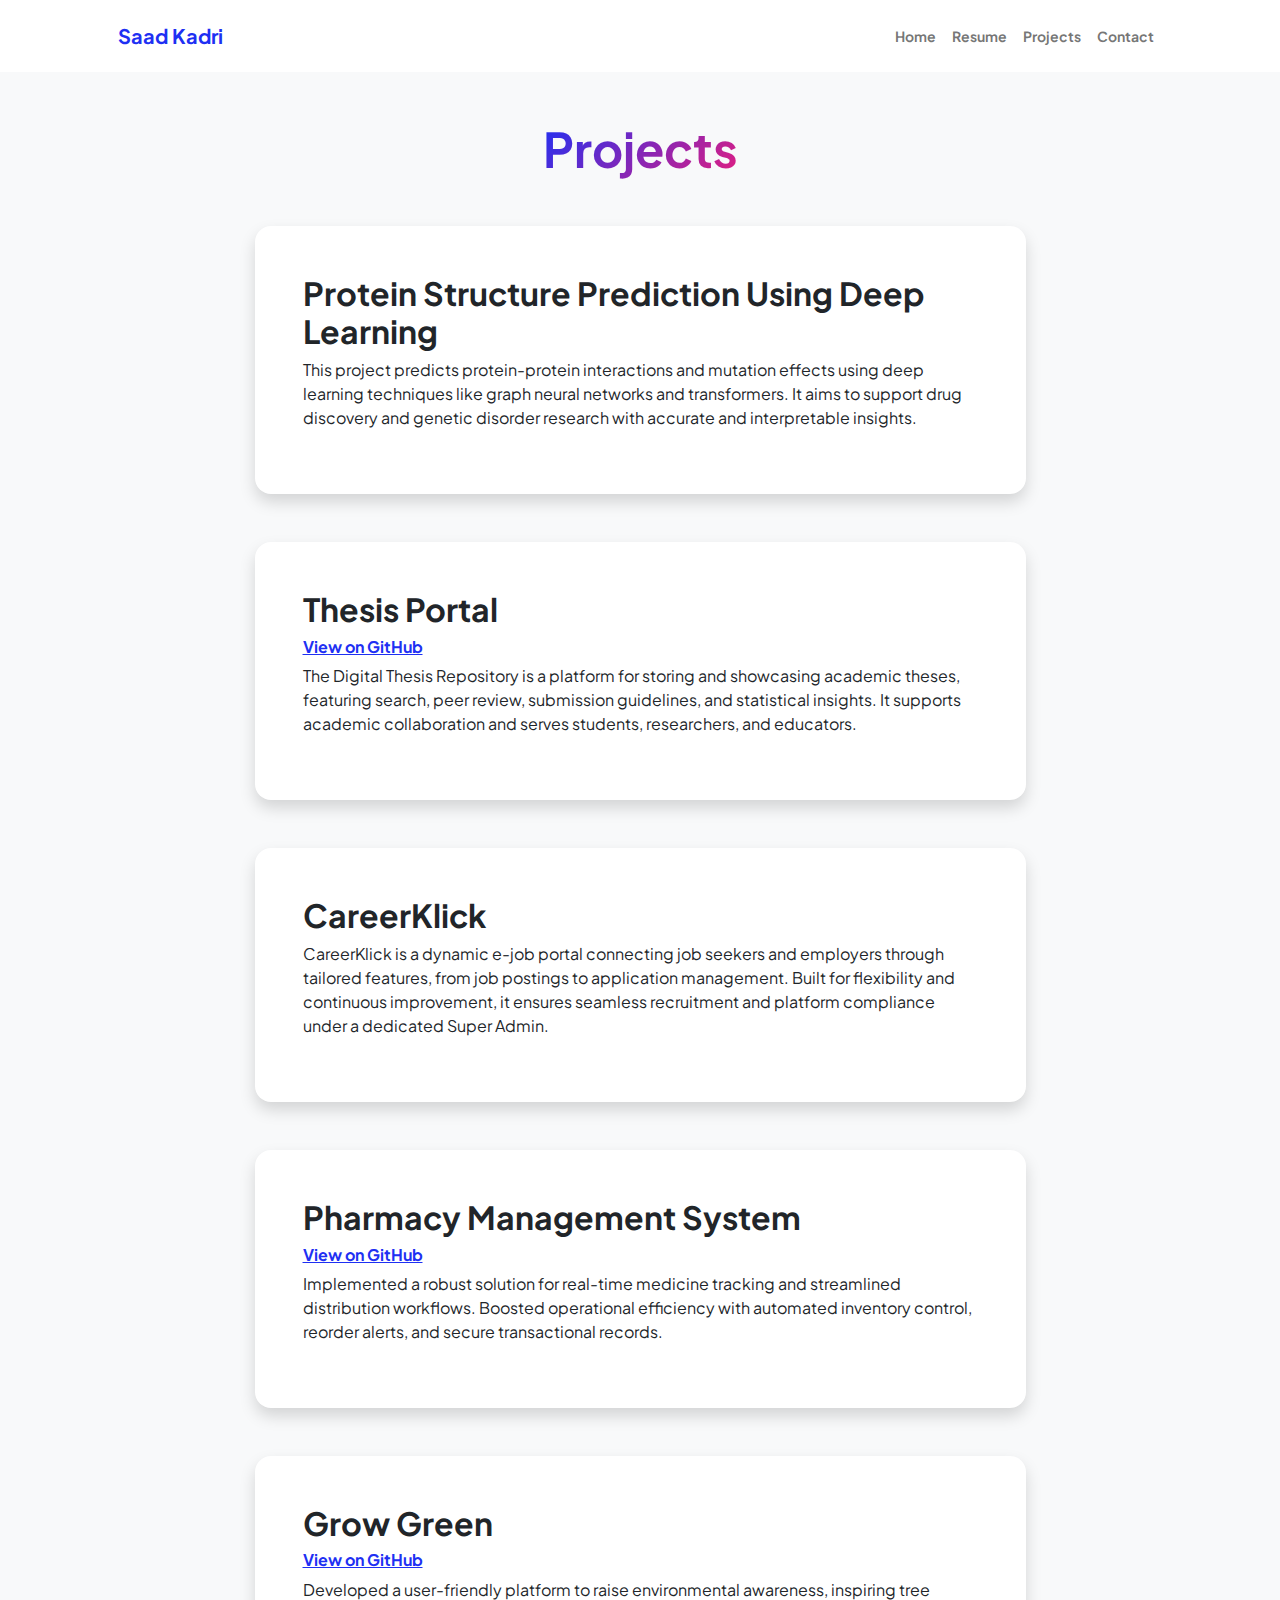
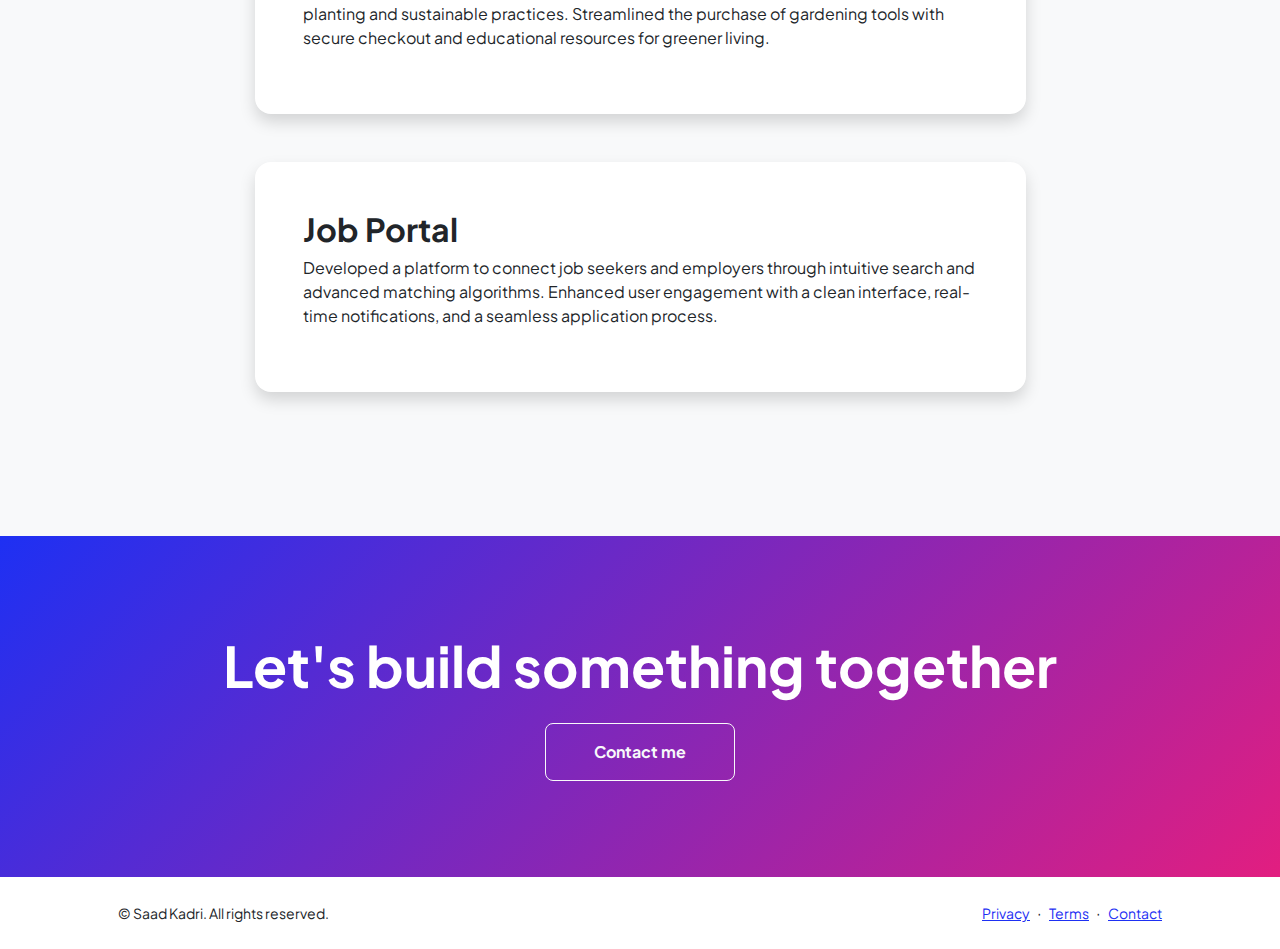
==== projects.html @ 18a5549a "Portfolio-CV" ====
<!DOCTYPE html>
<html lang="en">
    <head>
        <meta charset="utf-8" />
        <meta name="viewport" content="width=device-width, initial-scale=1, shrink-to-fit=no" />
        <meta name="description" content="" />
        <meta name="author" content="" />
        <title>Saad Kadri - CV</title>
        <!-- Favicon-->
        <link rel="icon" type="image/x-icon" href="assets/favicon.ico" />
        <!-- Custom Google font-->
        <link rel="preconnect" href="https://fonts.googleapis.com" />
        <link rel="preconnect" href="https://fonts.gstatic.com" crossorigin />
        <link href="https://fonts.googleapis.com/css2?family=Plus+Jakarta+Sans:wght@100;200;300;400;500;600;700;800;900&amp;display=swap" rel="stylesheet" />
        <!-- Bootstrap icons-->
        <link href="https://cdn.jsdelivr.net/npm/bootstrap-icons@1.8.1/font/bootstrap-icons.css" rel="stylesheet" />
        <!-- Core theme CSS (includes Bootstrap)-->
        <link href="css/styles.css" rel="stylesheet" />
    </head>
    <body class="d-flex flex-column h-100 bg-light">
        <main class="flex-shrink-0">
            <!-- Navigation-->
            <nav class="navbar navbar-expand-lg navbar-light bg-white py-3">
                <div class="container px-5">
                    <a class="navbar-brand" href="index.html"><span class="fw-bolder text-primary">Saad Kadri</span></a>
                    <button class="navbar-toggler" type="button" data-bs-toggle="collapse" data-bs-target="#navbarSupportedContent" aria-controls="navbarSupportedContent" aria-expanded="false" aria-label="Toggle navigation"><span class="navbar-toggler-icon"></span></button>
                    <div class="collapse navbar-collapse" id="navbarSupportedContent">
                        <ul class="navbar-nav ms-auto mb-2 mb-lg-0 small fw-bolder">
                            <li class="nav-item"><a class="nav-link" href="index.html">Home</a></li>
                            <li class="nav-item"><a class="nav-link" href="resume.html">Resume</a></li>
                            <li class="nav-item"><a class="nav-link" href="projects.html">Projects</a></li>
                            <li class="nav-item"><a class="nav-link" href="contact.html">Contact</a></li>
                        </ul>
                    </div>
                </div>
            </nav>
            <!-- Projects Section-->
            <section class="py-5">
                <div class="container px-5 mb-5">
                    <div class="text-center mb-5">
                        <h1 class="display-5 fw-bolder mb-0"><span class="text-gradient d-inline">Projects</span></h1>
                    </div>
                    <div class="row gx-5 justify-content-center">
                        <div class="col-lg-11 col-xl-9 col-xxl-8">
                            <!-- Project Card 1-->
                            <div class="card overflow-hidden shadow rounded-4 border-0 mb-5">
                                <div class="card-body p-0">
                                    <div class="d-flex align-items-center">
                                        <div class="p-5">
                                            <h2 class="fw-bolder">Protein Structure Prediction Using Deep Learning</h2>
                                            <p>This project predicts protein-protein interactions and mutation effects using deep learning techniques like graph
                                                neural networks and transformers. It aims to support drug discovery and genetic disorder research with accurate and
                                                interpretable insights.</p>
                                        </div>
                                        <!--img class="img-fluid" src="https://dummyimage.com/300x400/343a40/6c757d" alt="..." /-->
                                    </div>
                                </div>
                            </div>
                            <!-- Project Card 2-->
                            <div class="card overflow-hidden shadow rounded-4 border-0 mb-5">
                                <div class="card-body p-0">
                                    <div class="d-flex align-items-center">
                                        <div class="p-5">
                                            <h2 class="fw-bolder">Thesis Portal</h2>
                                            <h6 class="fw-bolder">
                                            <a href="https://github.com/skadri1601/Thesis-Paper-UTA.git" target="_blank" rel="noopener noreferrer">
                                                View on GitHub
                                            </a>
                                            </h6>
                                            <p>
                                            The Digital Thesis Repository is a platform for storing and showcasing academic theses, featuring search, peer review,
                                            submission guidelines, and statistical insights. It supports academic collaboration and serves students, researchers, and educators.
                                             </p>
                                        </div>
                                        <!--img class="img-fluid" src="https://dummyimage.com/300x400/343a40/6c757d" alt="..." /-->
                                    </div>
                                </div>
                            </div>
                            <!-- Project Card 3-->
                            <div class="card overflow-hidden shadow rounded-4 border-0 mb-5">
                                <div class="card-body p-0">
                                    <div class="d-flex align-items-center">
                                        <div class="p-5">
                                            <h2 class="fw-bolder">CareerKlick</h2>
                                            <p>CareerKlick is a dynamic e-job portal connecting job seekers and employers through tailored features, from job postings to
                                                application management. Built for flexibility and continuous improvement, it ensures seamless recruitment and platform compliance under a
                                                dedicated Super Admin.</p>
                                        </div>
                                        <!--img class="img-fluid" src="https://dummyimage.com/300x400/343a40/6c757d" alt="..." /-->
                                    </div>
                                </div>
                            </div>
                            <!-- Project Card 4-->
                            <div class="card overflow-hidden shadow rounded-4 border-0 mb-5">
                                <div class="card-body p-0">
                                    <div class="d-flex align-items-center">
                                        <div class="p-5">
                                            <h2 class="fw-bolder">Pharmacy Management System</h2>
                                            <h6 class="fw-bolder">
                                                <a href="https://github.com/skadri1601/Pharmacy-Management_System.git" target="_blank" rel="noopener noreferrer">
                                                    View on GitHub
                                                </a>
                                                </h6>
                                            <p>Implemented a robust solution for real-time medicine tracking and streamlined distribution workflows. Boosted operational
                                                efficiency with automated inventory control, reorder alerts, and secure transactional records.</p>
                                        </div>
                                        <!--img class="img-fluid" src="https://dummyimage.com/300x400/343a40/6c757d" alt="..." /-->
                                    </div>
                                </div>
                            </div>
                            <!-- Project Card 5-->
                            <div class="card overflow-hidden shadow rounded-4 border-0 mb-5">
                                <div class="card-body p-0">
                                    <div class="d-flex align-items-center">
                                        <div class="p-5">
                                            <h2 class="fw-bolder">Grow Green</h2>
                                            <h6 class="fw-bolder">
                                                <a href="https://github.com/skadri1601/Grow_Green.git" target="_blank" rel="noopener noreferrer">
                                                    View on GitHub
                                                </a>
                                                </h6>
                                            <p>Developed a user-friendly platform to raise environmental awareness, inspiring tree planting and sustainable practices.
                                                Streamlined the purchase of gardening tools with secure checkout and educational resources for greener living.</p>
                                        </div>
                                        <!--img class="img-fluid" src="https://dummyimage.com/300x400/343a40/6c757d" alt="..." /-->
                                    </div>
                                </div>
                            </div>
                              <!-- Project Card 5-->
                              <div class="card overflow-hidden shadow rounded-4 border-0 mb-5">
                                <div class="card-body p-0">
                                    <div class="d-flex align-items-center">
                                        <div class="p-5">
                                            <h2 class="fw-bolder">Job Portal</h2>
                                            <p>Developed a platform to connect job seekers and employers through intuitive search and advanced matching
                                                algorithms. Enhanced user engagement with a clean interface, real-time notifications, and a seamless application process.</p>
                                        </div>
                                        <!--img class="img-fluid" src="https://dummyimage.com/300x400/343a40/6c757d" alt="..." /-->
                                    </div>
                                </div>
                            </div>
                        </div>
                    </div>
                </div>
            </section>
            <!-- Call to action section-->
            <section class="py-5 bg-gradient-primary-to-secondary text-white">
                <div class="container px-5 my-5">
                    <div class="text-center">
                        <h2 class="display-4 fw-bolder mb-4">Let's build something together</h2>
                        <a class="btn btn-outline-light btn-lg px-5 py-3 fs-6 fw-bolder" href="contact.html">Contact me</a>
                    </div>
                </div>
            </section>
        </main>
        <!-- Footer-->
        <footer class="bg-white py-4 mt-auto">
            <div class="container px-5">
                <div class="row align-items-center justify-content-between flex-column flex-sm-row">
                    <div class="col-auto"><div class="small m-0"> &copy; Saad Kadri. All rights reserved.</div></div>
                    <div class="col-auto">
                        <a class="small" href="#!">Privacy</a>
                        <span class="mx-1">&middot;</span>
                        <a class="small" href="#!">Terms</a>
                        <span class="mx-1">&middot;</span>
                        <a class="small" href="#!">Contact</a>
                    </div>
                </div>
            </div>
        </footer>
        <!-- Bootstrap core JS-->
        <script src="https://cdn.jsdelivr.net/npm/bootstrap@5.2.3/dist/js/bootstrap.bundle.min.js"></script>
        <!-- Core theme JS-->
        <script src="js/scripts.js"></script>
    </body>
</html>
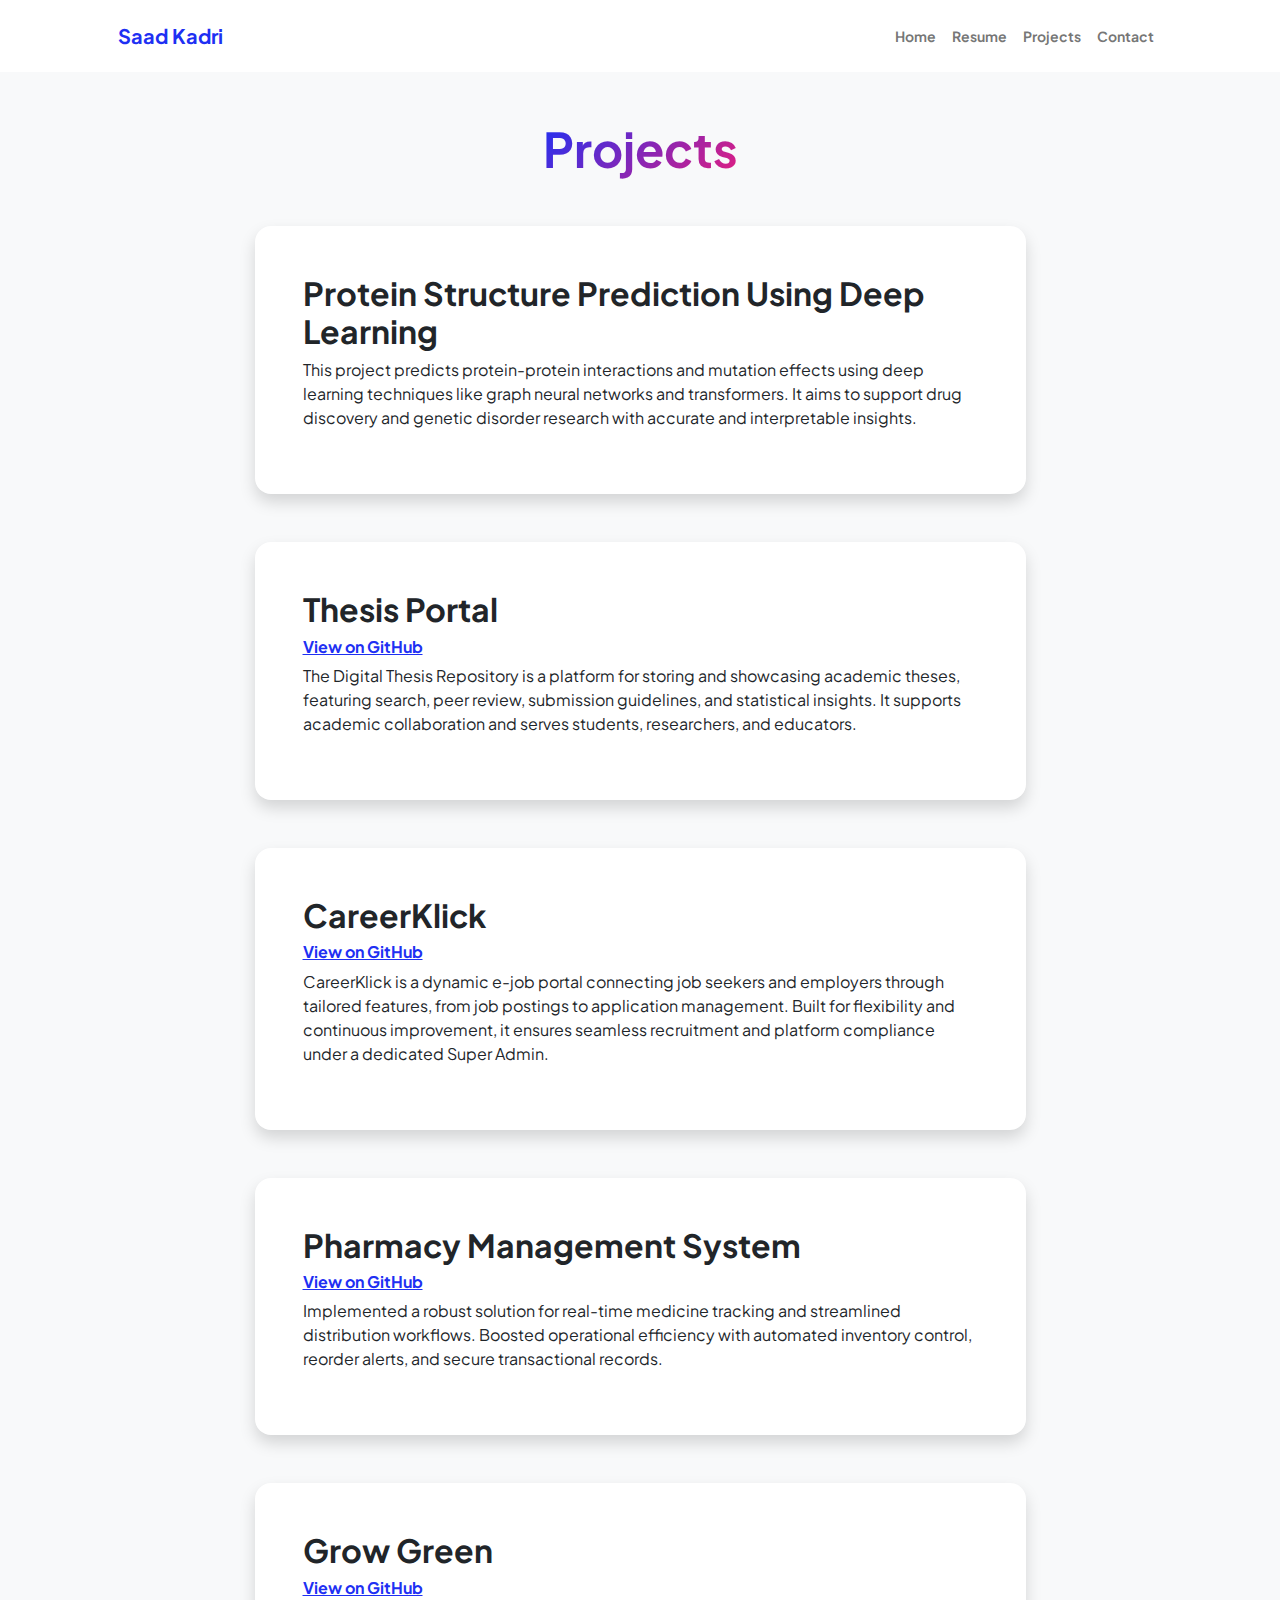
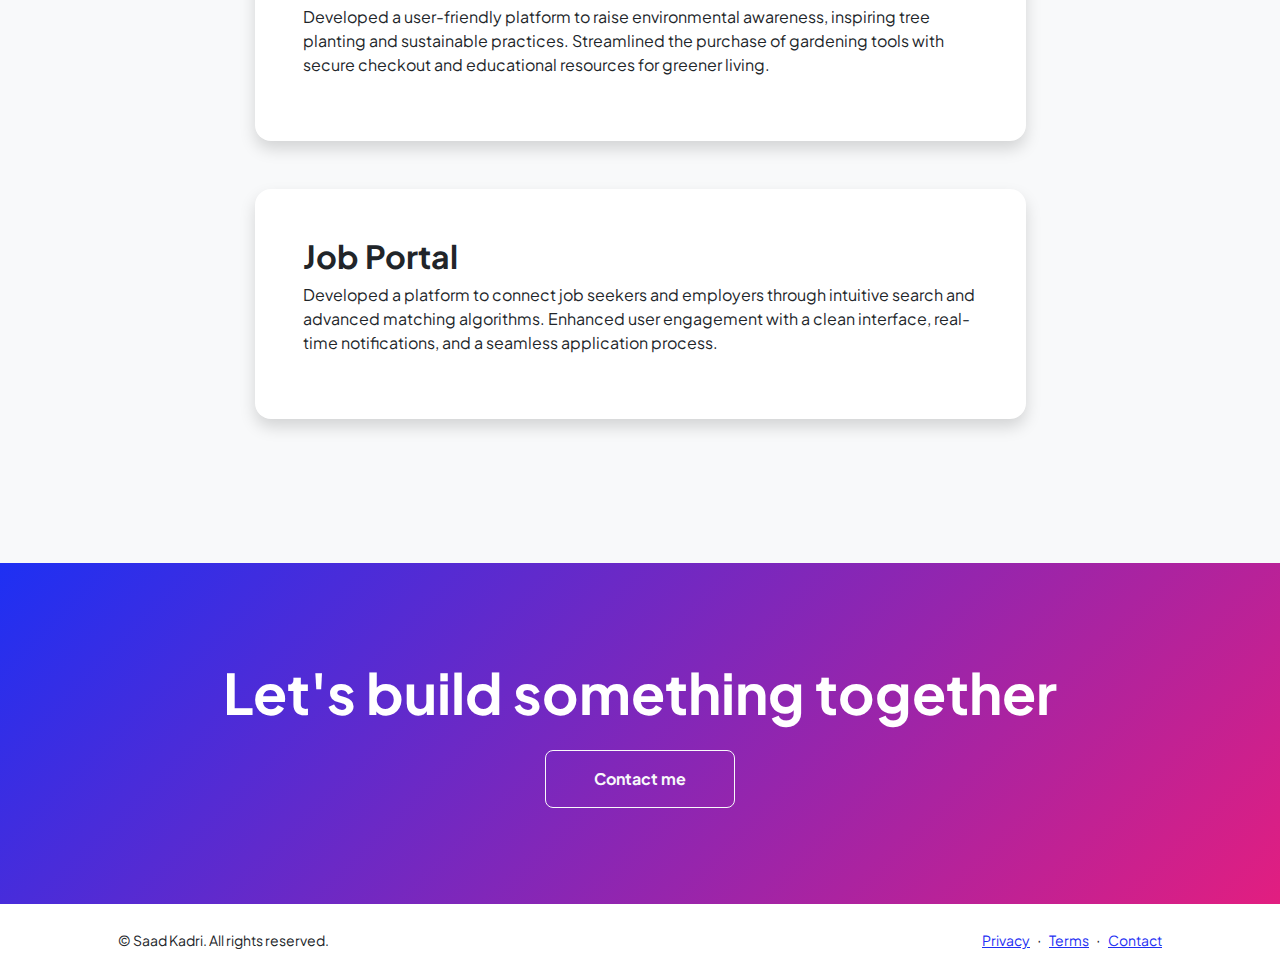
==== commit c2feb65d: "New" ====
--- a/projects.html
+++ b/projects.html
@@ -81,7 +81,12 @@
                                 <div class="card-body p-0">
                                     <div class="d-flex align-items-center">
                                         <div class="p-5">
-                                            <h2 class="fw-bolder">CareerKlick</h2>
+                                            <h2 class="fw-bolder">CareerKlick</h2> 
+                                            <h6 class="fw-bolder">
+                                                <a href="https://github.com/ak-2811/CareerKlick" target="_blank" rel="noopener noreferrer">
+                                                    View on GitHub
+                                                </a>
+                                                </h6>
                                             <p>CareerKlick is a dynamic e-job portal connecting job seekers and employers through tailored features, from job postings to
                                                 application management. Built for flexibility and continuous improvement, it ensures seamless recruitment and platform compliance under a
                                                 dedicated Super Admin.</p>
